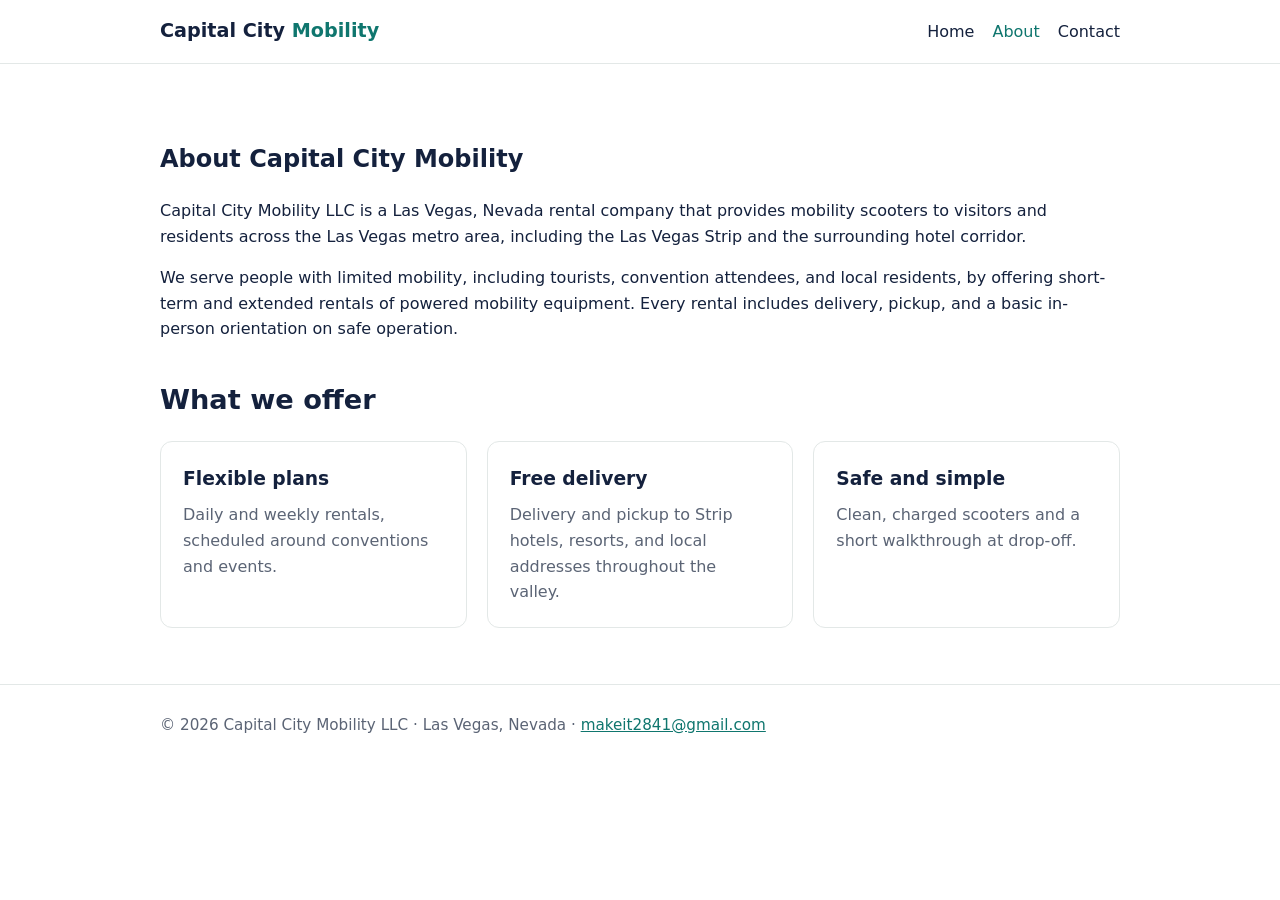
==== about.html @ 4fa36582 "Capital City Mobility website" ====
<!doctype html><html lang="en"><head><meta charset="utf-8"><meta name="viewport" content="width=device-width,initial-scale=1">
<title>About Us | Capital City Mobility</title><meta name="description" content="Mobility scooter rentals in Las Vegas, Nevada. Delivery and pickup to Las Vegas Strip hotels and local addresses.">
<link rel="stylesheet" href="style.css"></head><body>
<header><div class="wrap"><a class="logo" href="index.html">Capital City <span>Mobility</span></a>
<nav><a href="index.html">Home</a><a href="about.html" class="on">About</a><a href="contact.html">Contact</a></nav></div></header>
<section><div class="wrap"><h1>About Capital City Mobility</h1>
<p>Capital City Mobility LLC is a Las Vegas, Nevada rental company that provides mobility scooters to visitors and residents across the Las Vegas metro area, including the Las Vegas Strip and the surrounding hotel corridor.</p>
<p>We serve people with limited mobility, including tourists, convention attendees, and local residents, by offering short-term and extended rentals of powered mobility equipment. Every rental includes delivery, pickup, and a basic in-person orientation on safe operation.</p>
<h2 style="margin-top:36px">What we offer</h2>
<div class="grid">
<div class="card"><h3>Flexible plans</h3><p>Daily and weekly rentals, scheduled around conventions and events.</p></div>
<div class="card"><h3>Free delivery</h3><p>Delivery and pickup to Strip hotels, resorts, and local addresses throughout the valley.</p></div>
<div class="card"><h3>Safe and simple</h3><p>Clean, charged scooters and a short walkthrough at drop-off.</p></div>
</div></div></section>
<footer><div class="wrap">© 2026 Capital City Mobility LLC · Las Vegas, Nevada · <a href="mailto:makeit2841@gmail.com">makeit2841@gmail.com</a></div></footer>
</body></html>
---- style.css ----
:root{--bg:#ffffff;--ink:#14213d;--muted:#5b6475;--brand:#0f766e;--brand-ink:#ffffff;--soft:#f1f5f4;--line:#e3e8e7}
@media (prefers-color-scheme:dark){:root{--bg:#0f1514;--ink:#e8efee;--muted:#a3b0ae;--brand:#2dd4bf;--brand-ink:#062925;--soft:#18211f;--line:#26322f}}
*{box-sizing:border-box}body{margin:0;font-family:system-ui,-apple-system,Segoe UI,Roboto,sans-serif;background:var(--bg);color:var(--ink);line-height:1.6}
a{color:var(--brand)}.wrap{max-width:1000px;margin:0 auto;padding:0 20px}
header{border-bottom:1px solid var(--line)}header .wrap{display:flex;align-items:center;justify-content:space-between;gap:16px;padding-top:16px;padding-bottom:16px;flex-wrap:wrap}
.logo{font-weight:800;font-size:1.2rem;color:var(--ink);text-decoration:none}.logo span{color:var(--brand)}
nav a{margin-left:18px;text-decoration:none;color:var(--ink);font-weight:500}nav a:hover,nav a.on{color:var(--brand)}
.hero{background:var(--soft);padding:72px 0}.hero h1{font-size:clamp(2rem,5vw,3rem);line-height:1.15;margin:0 0 16px}.hero p{font-size:1.15rem;color:var(--muted);max-width:620px}
.btn{display:inline-block;background:var(--brand);color:var(--brand-ink);padding:12px 22px;border-radius:8px;text-decoration:none;font-weight:600;margin-top:12px}
section{padding:56px 0}h2{font-size:1.7rem;margin:0 0 20px}
.grid{display:grid;grid-template-columns:repeat(auto-fit,minmax(240px,1fr));gap:20px}
.card{border:1px solid var(--line);border-radius:12px;padding:22px;background:var(--bg)}.card h3{margin:0 0 8px}.card p{margin:0;color:var(--muted)}
footer{border-top:1px solid var(--line);padding:28px 0;color:var(--muted);font-size:.95rem}
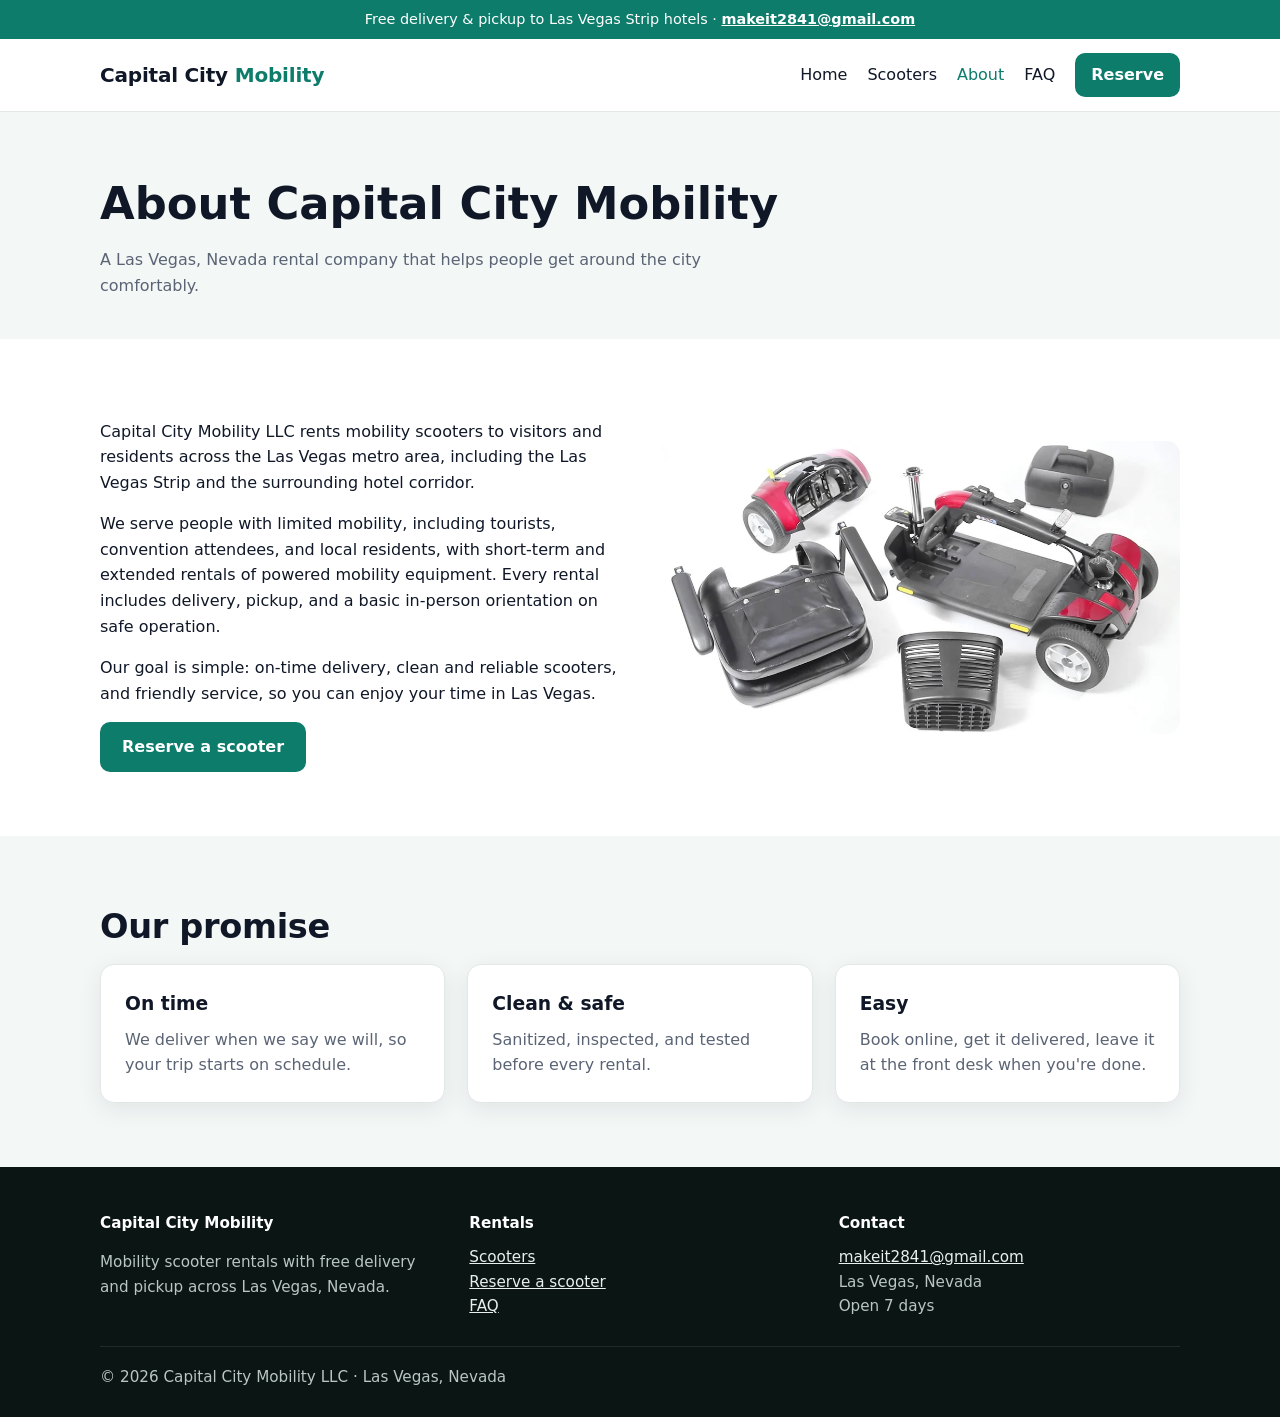
==== commit 5071bb71: "Full site: hero, scooters, reservation form, FAQ" ====
--- a/about.html
+++ b/about.html
@@ -1,16 +1,22 @@
 <!doctype html><html lang="en"><head><meta charset="utf-8"><meta name="viewport" content="width=device-width,initial-scale=1">
-<title>About Us | Capital City Mobility</title><meta name="description" content="Mobility scooter rentals in Las Vegas, Nevada. Delivery and pickup to Las Vegas Strip hotels and local addresses.">
+<title>About Us | Capital City Mobility</title><meta name="description" content="Capital City Mobility is a Las Vegas mobility scooter rental company serving visitors and residents.">
 <link rel="stylesheet" href="style.css"></head><body>
+<div class="topbar">Free delivery &amp; pickup to Las Vegas Strip hotels · <a href="mailto:makeit2841@gmail.com">makeit2841@gmail.com</a></div>
 <header><div class="wrap"><a class="logo" href="index.html">Capital City <span>Mobility</span></a>
-<nav><a href="index.html">Home</a><a href="about.html" class="on">About</a><a href="contact.html">Contact</a></nav></div></header>
-<section><div class="wrap"><h1>About Capital City Mobility</h1>
-<p>Capital City Mobility LLC is a Las Vegas, Nevada rental company that provides mobility scooters to visitors and residents across the Las Vegas metro area, including the Las Vegas Strip and the surrounding hotel corridor.</p>
-<p>We serve people with limited mobility, including tourists, convention attendees, and local residents, by offering short-term and extended rentals of powered mobility equipment. Every rental includes delivery, pickup, and a basic in-person orientation on safe operation.</p>
-<h2 style="margin-top:36px">What we offer</h2>
-<div class="grid">
-<div class="card"><h3>Flexible plans</h3><p>Daily and weekly rentals, scheduled around conventions and events.</p></div>
-<div class="card"><h3>Free delivery</h3><p>Delivery and pickup to Strip hotels, resorts, and local addresses throughout the valley.</p></div>
-<div class="card"><h3>Safe and simple</h3><p>Clean, charged scooters and a short walkthrough at drop-off.</p></div>
+<nav><a href="index.html">Home</a><a href="scooters.html">Scooters</a><a href="about.html" class="on">About</a><a href="index.html#faq">FAQ</a><a class="btn sm" href="reserve.html">Reserve</a></nav></div></header>
+<div class="page-hero"><div class="wrap"><h1>About Capital City Mobility</h1><p>A Las Vegas, Nevada rental company that helps people get around the city comfortably.</p></div></div>
+<section><div class="wrap split"><div>
+<p>Capital City Mobility LLC rents mobility scooters to visitors and residents across the Las Vegas metro area, including the Las Vegas Strip and the surrounding hotel corridor.</p>
+<p>We serve people with limited mobility, including tourists, convention attendees, and local residents, with short-term and extended rentals of powered mobility equipment. Every rental includes delivery, pickup, and a basic in-person orientation on safe operation.</p>
+<p>Our goal is simple: on-time delivery, clean and reliable scooters, and friendly service, so you can enjoy your time in Las Vegas.</p>
+<a class="btn" href="reserve.html">Reserve a scooter</a></div><img src="img/travel.webp" alt="Travel scooter in pieces" loading="lazy"></div></section>
+<section class="alt"><div class="wrap"><h2>Our promise</h2><div class="grid">
+<div class="card"><h3>On time</h3><p>We deliver when we say we will, so your trip starts on schedule.</p></div>
+<div class="card"><h3>Clean &amp; safe</h3><p>Sanitized, inspected, and tested before every rental.</p></div>
+<div class="card"><h3>Easy</h3><p>Book online, get it delivered, leave it at the front desk when you're done.</p></div>
 </div></div></section>
-<footer><div class="wrap">© 2026 Capital City Mobility LLC · Las Vegas, Nevada · <a href="mailto:makeit2841@gmail.com">makeit2841@gmail.com</a></div></footer>
-</body></html>
+<footer><div class="wrap"><div class="grid">
+<div><h4>Capital City Mobility</h4><p>Mobility scooter rentals with free delivery and pickup across Las Vegas, Nevada.</p></div>
+<div><h4>Rentals</h4><a href="scooters.html">Scooters</a><br><a href="reserve.html">Reserve a scooter</a><br><a href="index.html#faq">FAQ</a></div>
+<div><h4>Contact</h4><a href="mailto:makeit2841@gmail.com">makeit2841@gmail.com</a><br>Las Vegas, Nevada<br>Open 7 days</div>
+</div><div class="copy">© 2026 Capital City Mobility LLC · Las Vegas, Nevada</div></div></footer>
--- a/style.css
+++ b/style.css
@@ -1,13 +1,33 @@
-:root{--bg:#ffffff;--ink:#14213d;--muted:#5b6475;--brand:#0f766e;--brand-ink:#ffffff;--soft:#f1f5f4;--line:#e3e8e7}
-@media (prefers-color-scheme:dark){:root{--bg:#0f1514;--ink:#e8efee;--muted:#a3b0ae;--brand:#2dd4bf;--brand-ink:#062925;--soft:#18211f;--line:#26322f}}
-*{box-sizing:border-box}body{margin:0;font-family:system-ui,-apple-system,Segoe UI,Roboto,sans-serif;background:var(--bg);color:var(--ink);line-height:1.6}
-a{color:var(--brand)}.wrap{max-width:1000px;margin:0 auto;padding:0 20px}
-header{border-bottom:1px solid var(--line)}header .wrap{display:flex;align-items:center;justify-content:space-between;gap:16px;padding-top:16px;padding-bottom:16px;flex-wrap:wrap}
-.logo{font-weight:800;font-size:1.2rem;color:var(--ink);text-decoration:none}.logo span{color:var(--brand)}
-nav a{margin-left:18px;text-decoration:none;color:var(--ink);font-weight:500}nav a:hover,nav a.on{color:var(--brand)}
-.hero{background:var(--soft);padding:72px 0}.hero h1{font-size:clamp(2rem,5vw,3rem);line-height:1.15;margin:0 0 16px}.hero p{font-size:1.15rem;color:var(--muted);max-width:620px}
-.btn{display:inline-block;background:var(--brand);color:var(--brand-ink);padding:12px 22px;border-radius:8px;text-decoration:none;font-weight:600;margin-top:12px}
-section{padding:56px 0}h2{font-size:1.7rem;margin:0 0 20px}
-.grid{display:grid;grid-template-columns:repeat(auto-fit,minmax(240px,1fr));gap:20px}
-.card{border:1px solid var(--line);border-radius:12px;padding:22px;background:var(--bg)}.card h3{margin:0 0 8px}.card p{margin:0;color:var(--muted)}
-footer{border-top:1px solid var(--line);padding:28px 0;color:var(--muted);font-size:.95rem}
+:root{--bg:#ffffff;--ink:#101828;--muted:#5b6475;--brand:#0e7c6b;--brand2:#f59e0b;--brand-ink:#ffffff;--soft:#f3f7f6;--line:#e3e8e7;--card:#ffffff;--shadow:0 6px 24px rgba(16,24,40,.08)}
+@media (prefers-color-scheme:dark){:root{--bg:#0d1312;--ink:#e8efee;--muted:#a3b0ae;--brand:#2dd4bf;--brand2:#fbbf24;--brand-ink:#04211d;--soft:#141c1b;--line:#24302e;--card:#111918;--shadow:none}}
+*{box-sizing:border-box}html{scroll-behavior:smooth}body{margin:0;font-family:system-ui,-apple-system,Segoe UI,Roboto,sans-serif;background:var(--bg);color:var(--ink);line-height:1.6}
+img{max-width:100%;display:block}a{color:var(--brand)}.wrap{max-width:1120px;margin:0 auto;padding:0 20px}
+.topbar{background:var(--brand);color:var(--brand-ink);font-size:.9rem;text-align:center;padding:8px 16px}.topbar a{color:inherit;font-weight:600}
+header{position:sticky;top:0;z-index:10;background:var(--bg);border-bottom:1px solid var(--line)}
+header .wrap{display:flex;align-items:center;justify-content:space-between;gap:12px;padding-top:14px;padding-bottom:14px;flex-wrap:wrap}
+.logo{font-weight:800;font-size:1.25rem;color:var(--ink);text-decoration:none;letter-spacing:-.01em}.logo span{color:var(--brand)}
+nav{display:flex;align-items:center;gap:20px;flex-wrap:wrap}nav a{text-decoration:none;color:var(--ink);font-weight:500}nav a:hover,nav a.on{color:var(--brand)}
+.btn{display:inline-block;background:var(--brand);color:var(--brand-ink)!important;padding:12px 22px;border-radius:10px;text-decoration:none;font-weight:700;border:0;cursor:pointer;font-size:1rem}
+.btn:hover{filter:brightness(1.08)}.btn.ghost{background:transparent;color:var(--ink)!important;border:2px solid var(--line)}.btn.sm{padding:9px 16px}
+.hero{position:relative;color:#fff;min-height:520px;display:flex;align-items:center;background:#0b1a18 url(img/hero.webp) center/cover no-repeat}
+.hero::before{content:"";position:absolute;inset:0;background:linear-gradient(90deg,rgba(5,15,14,.85),rgba(5,15,14,.35))}
+.hero .wrap{position:relative;padding-top:64px;padding-bottom:64px}.hero h1{font-size:clamp(2.1rem,5.5vw,3.4rem);line-height:1.1;margin:0 0 16px;max-width:680px}
+.hero p{font-size:1.15rem;max-width:560px;color:#dbe7e5}.hero .btn.ghost{color:#fff!important;border-color:rgba(255,255,255,.5)}
+.badges{display:flex;gap:18px;flex-wrap:wrap;margin-top:26px;font-weight:600;font-size:.95rem}.badges span::before{content:"✓ ";color:var(--brand2)}
+section{padding:64px 0}.alt{background:var(--soft)}h2{font-size:clamp(1.6rem,3.5vw,2.1rem);margin:0 0 10px;letter-spacing:-.01em}.lead{color:var(--muted);margin:0 0 30px;max-width:640px}
+.grid{display:grid;grid-template-columns:repeat(auto-fit,minmax(250px,1fr));gap:22px}
+.card{background:var(--card);border:1px solid var(--line);border-radius:14px;padding:24px;box-shadow:var(--shadow)}.card h3{margin:0 0 8px}.card p{margin:0;color:var(--muted)}
+.product{display:flex;flex-direction:column;padding:0;overflow:hidden}.product .ph{background:#fff;height:220px;display:flex;align-items:center;justify-content:center;padding:16px}.product .ph img{max-height:100%;object-fit:contain}
+.product .body{padding:22px;display:flex;flex-direction:column;gap:10px;flex:1}.product ul{margin:0;padding-left:18px;color:var(--muted)}.product .btn{margin-top:auto;text-align:center}
+.step{font-size:2rem;font-weight:800;color:var(--brand)}
+.split{display:grid;grid-template-columns:1fr 1fr;gap:40px;align-items:center}@media(max-width:800px){.split{grid-template-columns:1fr}}
+.split img{border-radius:14px}.list{padding-left:20px}.list li{margin:6px 0}
+.pills{display:flex;flex-wrap:wrap;gap:10px}.pills span{border:1px solid var(--line);border-radius:999px;padding:6px 14px;background:var(--card);font-size:.95rem}
+details{background:var(--card);border:1px solid var(--line);border-radius:12px;padding:16px 20px;margin-bottom:12px}summary{font-weight:700;cursor:pointer}details p{color:var(--muted);margin:10px 0 0}
+.cta{background:var(--brand);color:var(--brand-ink);border-radius:18px;padding:40px;text-align:center}.cta h2{color:inherit}.cta .btn{background:var(--brand-ink);color:var(--brand)!important}
+form .row{display:grid;grid-template-columns:1fr 1fr;gap:16px}@media(max-width:640px){form .row{grid-template-columns:1fr}}
+label{display:block;font-weight:600;margin:0 0 6px;font-size:.95rem}input,select,textarea{width:100%;padding:12px 14px;border:1px solid var(--line);border-radius:10px;font:inherit;background:var(--bg);color:var(--ink)}
+input:focus,select:focus,textarea:focus{outline:2px solid var(--brand);border-color:transparent}.field{margin-bottom:16px}
+.ok{display:none;background:var(--soft);border:1px solid var(--brand);border-radius:12px;padding:18px;margin-top:16px}
+footer{background:#0b1514;color:#b9c6c4;padding:44px 0 28px;font-size:.95rem}footer a{color:#e8efee}footer .grid{gap:28px}footer h4{color:#fff;margin:0 0 10px}footer .copy{border-top:1px solid #1f2b29;margin-top:28px;padding-top:18px}
+.page-hero{background:var(--soft);padding:56px 0 40px}.page-hero h1{margin:0 0 8px;font-size:clamp(2rem,5vw,2.8rem)}.page-hero p{color:var(--muted);margin:0;max-width:640px}
